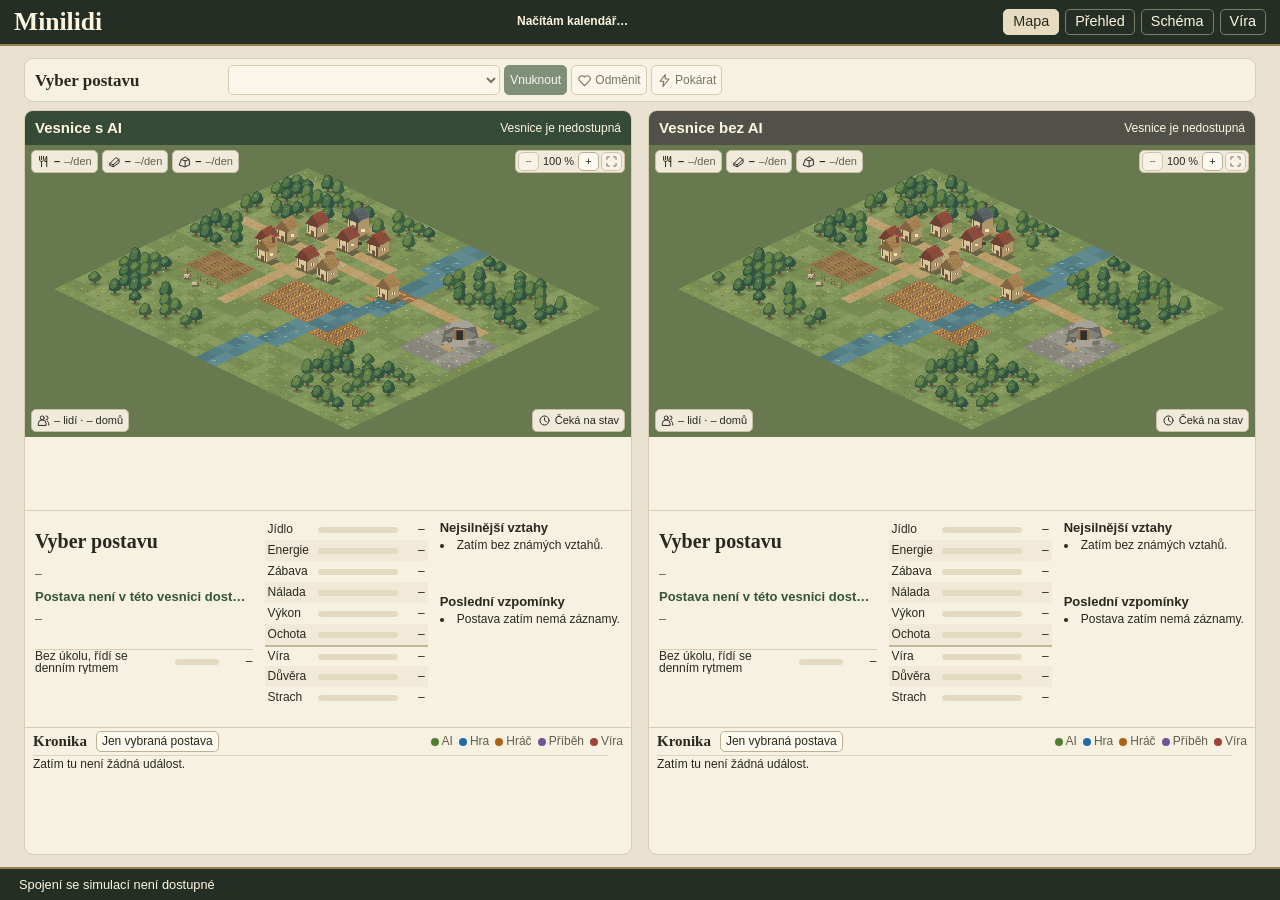
==== prototyp/public/index.html @ 52978150 "Výchozí snímek Minilidí pro společný vývoj" ====
<!doctype html>
<html lang="cs"><head><meta charset="utf-8"><meta name="viewport" content="width=device-width, initial-scale=1">
<title>Minilidi · Život v údolí</title>
<link rel="stylesheet" href="village.css?v=13"><link rel="stylesheet" href="village-panel.css?v=9"><script src="season-clock.js?v=14" defer></script><script src="map.js?v=17" defer></script><script src="village.js?v=21" defer></script></head>
<body class="comparison-page village-comparison">
<header class="mast">
  <h1>Minilidi</h1>
  <section class="season-clock" data-season-clock aria-label="Společný kalendář a počasí obou vesnic">
    <canvas width="172" height="172" aria-label="Roční ciferník"></canvas>
    <div><p class="season-date" data-date>Načítám kalendář…</p><p class="season-hour" data-hour></p>
    </div>
  </section>
  <nav class="game-nav" aria-label="Minilidi"><a href="./" aria-current="page">Mapa</a><a href="prehled.html">Přehled</a><a href="schema.html">Schéma</a><a href="vira.html">Víra</a></nav>
</header>
<main>

  <div class="comparison-grid">
    <section class="village-panel" data-village="ai"></section>
    <section class="village-panel" data-village="control"></section>
  </div>
</main>
<footer class="game-status" aria-label="Stav vesnic">
  <span data-simulation>Čekám na simulaci…</span>
  <span data-ai></span>
  <span data-weather-status></span>
  <span data-growth-status></span>
  <span data-next-task></span>
</footer>
</body></html>
---- prototyp/public/village.css ----
:root {
  color-scheme: light;
  --paper: #f7f1e2;
  --ink: #27291f;
  --muted: #625e4f;
  --line: #d6cbb3;
  --green: #355538;
  font: 16px/1.5 "Source Sans 3", "Segoe UI", sans-serif;
}
* { box-sizing: border-box; }
body { margin: 0; color: var(--ink); background: #eae2d0; }
.mast { background: #252e25; color: #fff6df; padding: 18px max(24px, calc((100% - 1320px)/2)); display: flex; justify-content: space-between; align-items: center; gap: 16px; border-bottom: 4px solid #9a8050; }
h1, h2 { margin: 0; font-family: "Crimson Text", Georgia, serif; font-weight: 650; }
h1 { font-size: clamp(2rem, 5vw, 3.3rem); line-height: 1.05; }
.mast p { margin: 4px 0 0; color: #ded1b4; }
.clock { display: grid; gap: 5px; justify-items: end; }
.clock strong { font-variant-numeric: tabular-nums; white-space: nowrap; }
.clock label { font-size: .86rem; display: flex; align-items: center; gap: 6px; }
main { width: min(1320px, calc(100% - 40px)); margin: 0 auto 36px; }
.connection { margin: 12px 0; font-size: .87rem; color: #49543d; }
.layout { display: grid; grid-template-columns: minmax(0, 1fr) minmax(285px, 330px); align-items: start; gap: 16px; }
.map-panel, .detail, .chronicle { background: var(--paper); border: 1px solid var(--line); border-radius: 9px; overflow: hidden; }
.map-bar { display: flex; align-items: center; justify-content: space-between; gap: 12px; padding: 10px 16px; }
.map-bar h2 { font-size: 1.25rem; }
.supplies { display: flex; flex-wrap: wrap; justify-content: flex-end; gap: 8px; font-size: .86rem; }
.supplies > div { background: #eae3cf; padding: 3px 8px; border-radius: 4px; }
.supplies small { display: block; color: var(--muted); white-space: nowrap; }
.map-tools { display: flex; justify-content: flex-end; align-items: center; gap: 6px; padding: 0 16px 8px; }
.map-tools output { min-width: 48px; text-align: center; font-size: .85rem; }
.map-tools button { min-width: 32px; padding: 2px 8px; }
.map-frame { background: #74895c; }
.map-frame canvas { touch-action: none; }
.map-frame canvas:focus-visible { outline: 2px solid #ffdda4; outline-offset: -3px; }
canvas { display: block; width: 100%; height: auto; image-rendering: pixelated; cursor: default; }
.people { display: flex; gap: 6px; flex-wrap: wrap; padding: 10px; }
button, select { font: inherit; color: var(--ink); background: #fffaf0; border: 1px solid #bfb197; border-radius: 5px; padding: 6px 9px; }
button { cursor: pointer; }
button:disabled, select:disabled { opacity: .62; cursor: default; }
button:focus-visible, select:focus-visible, summary:focus-visible { outline: 2px solid #6b773f; outline-offset: 2px; }
.people button { font-size: .88rem; display: inline-flex; align-items: center; gap: 6px; }
.people button[aria-pressed=true], .primary { background: var(--green); color: white; border-color: var(--green); }
.swatch { height: 11px; width: 11px; background: var(--person); border: 1px solid #322d26; }
.detail { padding: 14px 16px; }
.detail h2 { font-size: 1.54rem; line-height: 1.15; }
.muted { color: var(--muted); font-size: .87rem; margin: 0 0 7px; }
.activity { margin: 5px 0; color: var(--green); font-weight: 650; }
.meters { margin: 11px 0; display: grid; gap: 5px; }
.meter { display: grid; grid-template-columns: 98px 1fr 30px; align-items: center; gap: 6px; font-size: .84rem; }
progress { width: 100%; height: 11px; accent-color: #54744a; }
#meter-food { accent-color: #8c683b; }
#meter-energy { accent-color: #496c78; }
#meter-fun { accent-color: #805776; }
.meter span:last-child { text-align: right; font-variant-numeric: tabular-nums; }
details { border-top: 1px solid var(--line); padding: 6px 0; font-size: .87rem; }
summary { cursor: pointer; }
#bonds { margin: 5px 0; padding-left: 20px; }
form { border-top: 1px solid var(--line); padding-top: 8px; margin-top: 2px; }
form label { display: block; font-weight: 650; margin-bottom: 3px; }
.action-row, .judgments { display: flex; gap: 6px; }
.action-row select { flex: 1; min-width: 0; }
#task, #result { margin: 5px 0; font-size: .83rem; }
#result:empty, #task:empty { display: none; }
.chronicle { margin-top: 16px; }
.chronicle label { font-size: .88rem; }
#journal { margin: 0; padding: 0 16px 12px; list-style: none; max-height: 295px; overflow: auto; }
#journal li { border-top: 1px solid var(--line); padding: 7px 0; }
#journal p { margin: 2px 0 0; color: var(--muted); font-size: .88rem; }
.entry-time { color: var(--muted); font-size: .83rem; margin-right: 8px; white-space: nowrap; }
.source { font-size: .76rem; padding: 1px 5px; margin-left: 7px; background: #e9e0ca; border-radius: 3px; }
.source[data-source=AI] { background: #d9e6d1; color: #274a2d; }
@media (max-width: 810px) { .layout { grid-template-columns: 1fr; } }
@media (max-width: 450px) { main { width: calc(100% - 20px); } .mast { padding-inline: 12px; } }

.game-nav { display: flex; align-items: center; gap: 6px; }
.game-nav a { color: #fff6df; border: 1px solid #79816b; border-radius: 5px; text-decoration: none; padding: 5px 11px; white-space: nowrap; }
.game-nav a:hover, .game-nav a[aria-current=page] { background: #e7dcc1; border-color: #e7dcc1; color: #27291f; }
.mast-tools { display: flex; align-items: center; gap: 14px; flex-wrap: wrap; justify-content: flex-end; }
@media (max-width: 580px) { .mast-tools { gap: 6px; } }


body.comparison-page main { width: min(1660px,calc(100% - 28px)); margin-top: 14px; }
.comparison-grid { display:grid; grid-template-columns: repeat(2,minmax(0,1fr)); gap:12px; align-items:start; }
.comparison-note { margin:0 0 12px; color:var(--muted); font-size:.9rem; }
.comparison-pane { min-width:0; background:#eee6d4; border:1px solid var(--line); border-radius:9px; overflow:hidden; }
.comparison-pane h2 { font-size:1.1rem; background:#354a38; color:#fff6df; padding:7px 12px; }
.comparison-pane:last-child h2 { background:#51514a; }
.comparison-pane iframe { display:block; width:100%; height:760px; border:0; }
body.pane-page { background:#eee6d4; }
.pane-page main { width:calc(100% - 16px); margin:0 auto 8px; }
.pane-page .mast { min-height:47px; padding:6px 12px; border-bottom-width:2px; }
.pane-page .mast p { margin:0; font-size:.84rem; }
.pane-page .map-bar { padding:7px 10px; }
.pane-page .layout { grid-template-columns: minmax(0,1fr); gap:8px; }
.pane-page .chronicle { margin-top:8px; }
.pane-page .connection { margin:7px 0; }
.pane-page .detail { padding:9px 12px; }
.pane-page .supplies { gap:4px; font-size:.8rem; }
.pane-page .supplies > div { padding:2px 5px; }
.pane-page .growth { color:var(--muted); font-size:.83rem; margin:0 10px 5px; }
.pane-page .clock { display:flex; flex-wrap:wrap; align-items:center; gap:8px; justify-content:end; }
@media (max-width: 890px) { .comparison-grid { grid-template-columns: minmax(0,1fr); } }

#mode-label[hidden] { display:none; }

html:has(body.pane-page) { overflow:hidden; }


.season-clock { display:flex; align-items:center; gap:14px; background:var(--paper); border:1px solid var(--line); border-radius:9px; padding:8px 14px; margin-bottom:12px; }
.season-clock canvas { width:132px; height:132px; flex:none; image-rendering:auto; }
.season-clock p { margin:1px 0; }
.season-date { font-size:1.17rem; font-weight:700; }
.season-hour { color:#315867; font-variant-numeric:tabular-nums; font-size:1.26rem; font-weight:700; }
.season-weather { font-weight:600; }
.season-ground,.season-legend { color:var(--muted); font-size:.82rem; }
.season-legend { display:flex; gap:10px; flex-wrap:wrap; }
.season-legend span:first-child { color:#905424; }
.season-legend span:nth-child(2) { color:#315867; }
@media(max-width:480px) { .season-clock { gap:8px; padding:6px 8px; } .season-clock canvas { width:106px; height:106px; } }


.comparison-page > .mast { padding:5px max(14px,calc((100% - 1660px)/2)); min-height:46px; gap:8px; border-bottom-width:2px; }
.comparison-page > .mast h1 { font-size:clamp(1.3rem,2vw,1.7rem); }
.comparison-page .game-nav a { padding:2px 9px; font-size:.9rem; }
body.comparison-page main { margin:7px auto 0; padding-bottom:52px; }
.comparison-grid { grid-template-columns:minmax(0,1fr) 124px minmax(0,1fr); gap:7px; }
.comparison-pane > h2 { padding:3px 9px; font-size:1rem; }
.comparison-pane:last-child > h2 { background:#51514a; }
.season-clock { display:grid; align-content:start; justify-items:center; gap:2px; padding:6px 3px; margin:0; text-align:center; }
.season-clock canvas { width:108px; height:108px; }
.season-clock p { line-height:1.28; margin:3px 0; }
.season-date { font-size:.87rem; }
.season-hour { font-size:1.08rem; }
.season-weather { font-size:.79rem; }
.season-ground { font-size:.75rem; }
.pane-page main { width:100%; margin:0; }
.pane-page .map-bar { padding:4px 6px; }
.pane-page .growth { margin:0; font-size:.78rem; }
.pane-page .map-frame { position:relative; }
.pane-page .map-tools { position:absolute; top:4px; right:4px; z-index:1; gap:3px; padding:2px 3px; background:#f7f1e2e8; border-radius:5px; }
.pane-page .map-tools button { min-width:25px; padding:0 5px; font-size:.83rem; }
.pane-page .map-tools output { min-width:39px; font-size:.75rem; }
.pane-page .connection[hidden] { display:none; }
.pane-page .connection { padding:3px 8px; }
.game-status { position:fixed; z-index:5; left:0; right:0; bottom:0; display:flex; align-items:center; gap:0; min-height:33px; padding:3px max(10px,calc((100% - 1660px)/2)); background:#252e25; color:#fff6df; border-top:2px solid #9a8050; font-size:.8rem; overflow-x:auto; white-space:nowrap; }
.game-status span:not(:empty) { padding:0 9px; }
.game-status span:not(:empty) + span:not(:empty) { border-left:1px solid #77806b; }
@media(max-width:890px) { .comparison-grid { grid-template-columns:minmax(0,1fr); } .season-clock { grid-row:1; display:flex; justify-content:center; align-items:center; gap:9px; } .season-clock canvas { width:80px; height:80px; } }

@media(min-width:891px) {
  .comparison-grid { position:relative; grid-template-columns:repeat(2,minmax(0,1fr)); }
  .comparison-grid > .season-clock {
    position:absolute; z-index:3; top:6px; left:50%; transform:translateX(-50%);
    width:99px; padding:4px 3px; box-shadow:0 2px 7px #252e2529; pointer-events:none;
  }
  .comparison-grid > .season-clock canvas { width:88px; height:88px; }
  .comparison-grid > .comparison-pane:last-child > h2 { padding-left:52px; }
}
.season-clock .season-date { font-size:.75rem; }
.season-clock .season-hour { font-size:1rem; margin-bottom:1px; }
.pane-page[data-branch=ai] .map-panel > .map-bar { padding-right:49px; }
.pane-page[data-branch=control] .map-panel > .map-bar { padding-left:49px; }
.pane-page[data-branch=ai] .map-tools { left:4px; right:auto; }
.pane-page[data-branch=control] .overview .charts > section:first-child > :is(h2,p,ul) { padding-left:39px; }
---- prototyp/public/village-panel.css ----
.village-comparison, .standalone-village {
  font: 13px/1.35 "Source Sans 3","Segoe UI",sans-serif;
  font-variant-numeric: tabular-nums;
}
body.village-comparison main {
  display: grid;
  gap: 8px;
  width: 100%;
  margin: 0;
  padding: 12px 24px 46px;
}
.standalone-village main {
  display: grid;
  gap: 8px;
  width: min(1100px,calc(100% - 24px));
  margin: 12px auto;
}
.village-comparison .comparison-grid {
  grid-template-columns: repeat(2,minmax(0,1fr));
  gap: 16px;
  align-items: stretch;
  min-height: 0;
}
.village-comparison > .mast > .season-clock {
  display: flex;
  gap: 6px;
  padding: 0;
  border: 0;
  background: none;
  color: inherit;
  text-align: left;
}
.village-comparison > .mast .season-clock canvas { width: 34px; height: 34px; }
.village-comparison > .mast .season-hour, .village-comparison > .mast .season-date { color: inherit; font-size: 12px; }
.village-comparison > .mast .season-clock p { margin: 0; }

.village-toolbar,.village-panel {
  min-width: 0;
  min-height: 0;
  background: var(--paper);
  border: 1px solid var(--line);
  border-radius: 9px;
}
.village-toolbar {
  display: grid;
  grid-template-columns: minmax(130px,1fr) minmax(0,2.7fr) minmax(0,2.8fr);
  align-items: center;
  gap: 10px;
  height: 44px;
  padding: 0 10px;
}
.village-toolbar > strong { font: 650 17px/19px Georgia,serif; overflow-wrap: anywhere; }
.village-toolbar .person-controls {
  display: grid;
  grid-template-columns: minmax(0,1fr) repeat(3,auto);
  gap: 4px;
  min-width: 0;
  height: 30px;
  padding: 0;
  border: 0;
  margin: 0;
}
.person-controls :is(select,button) { min-width: 0; padding: 0 5px; font-size: 12px; white-space: nowrap; }
.person-controls select { text-overflow: ellipsis; }
.person-controls svg { vertical-align: middle; }
.person-result { height: 20px; line-height: 20px; margin: 0; color: #714620; font-size: 12px; }
.person-result:has(.branch-result) { display: grid; grid-template-columns: minmax(0,1fr) auto minmax(0,1fr); gap: 3px; }

.village-panel {
  --roster-height: 74px;
  display: grid;
  grid-template-columns: minmax(0,1fr);
  overflow: hidden;
  container-type: inline-size;
}
.village-panel:has(.village-avatar:nth-child(30)) { --roster-height: 109px; }
.village-panel :is(h3,h4,p) { margin: 0; }
:is(.village-panel,.village-toolbar) :is(button,select,[tabindex]):focus-visible {
  outline: 2px solid #334e2f;
  outline-offset: -2px;
}
.village-heading {
  display: grid;
  grid-template-columns: auto minmax(0,1fr);
  align-items: center;
  gap: 8px;
  height: 34px;
  padding: 0 10px;
  color: #fff6df;
  background: #354a38;
}
.village-heading h2 { font: 700 15px/1.2 "Source Sans 3","Segoe UI",sans-serif; }
[data-village=control] .village-heading { background: #51514a; }
.village-heading span { text-align: right; font-size: 12px; }
:is(.village-heading span,.person-profile [data-field=family],.person-activity,.person-task [data-field=task],.person-notes li,.person-result,.branch-result,.village-journal li p) {
  min-width: 0;
  overflow: hidden;
  text-overflow: ellipsis;
  white-space: nowrap;
}

.village-map {
  --ground: #68794f;
  position: relative;
  display: flex;
  justify-content: center;
  align-items: center;
  background: var(--ground);
}
.village-map[data-ground=snow] { --ground: #9aa9a0; }
.village-map[data-night=true] { background: color-mix(in srgb,var(--ground) 75%,#192740); }
.village-map canvas { width: 100%; height: auto; }
.village-map canvas:focus-visible { outline-color: #ffdda4; }
.village-map .map-corner {
  position: absolute;
  z-index: 1;
  inset-inline: 6px;
  display: flex;
  align-items: center;
  justify-content: space-between;
  gap: 4px;
  pointer-events: none;
}
.village-map .map-top { top: 5px; }
.village-map .map-bottom { bottom: 5px; }
.village-map .supplies { display: flex; flex-wrap: nowrap; gap: 4px; }
.village-map :is(.map-chip,.map-tools) {
  display: inline-flex;
  align-items: center;
  gap: 4px;
  min-width: max-content;
  min-height: 23px;
  padding: 0 5px;
  border: 1px solid #c9bea6;
  border-radius: 5px;
  background: #f7f1e2f2;
  white-space: nowrap;
  font-size: 11px;
  pointer-events: auto;
}
.village-map .map-chip small { color: var(--muted); font-size: 11px; }
.village-map .map-tools { gap: 2px; padding: 0 2px; }
.village-map .map-tools button {
  display: grid;
  place-items: center;
  width: 21px;
  min-width: 0;
  height: 19px;
  padding: 0;
  line-height: 1;
  border-color: #b9ad93;
}
.village-map .map-tools output { min-width: 35px; text-align: center; font-size: 11px; }
.village-map svg { flex: none; width: 13px; height: 13px; }
@container (max-width: 560px) { .village-map .map-chip small { display: none; } }
@container (max-width: 345px) {
  .village-map .map-bottom svg { display: none; }
  .village-map .map-chip { padding-inline: 3px; gap: 2px; }
}

.village-roster {
  display: grid;
  grid-template-columns: repeat(auto-fill,minmax(min(165px,100%),1fr));
  grid-auto-rows: 32px;
  align-content: start;
  gap: 3px;
  height: var(--roster-height);
  padding: 3px 7px;
  overflow: auto;
  scrollbar-width: thin;
  border-bottom: 1px solid var(--line);
}
.village-avatar {
  position: relative;
  min-width: 0;
  display: grid;
  grid-template-columns: 12px minmax(0,1fr) 12px 8px;
  align-items: center;
  gap: 3px;
  padding: 0 3px;
  border-color: #c9bea6;
  font-size: 12px;
  line-height: 13px;
  text-align: left;
}
.avatar-caption { display: grid; min-width: 0; gap: 1px; }
.avatar-name { overflow-wrap: anywhere; }
.avatar-current {
  min-width: 0;
  overflow: hidden;
  color: var(--muted);
  text-overflow: ellipsis;
  white-space: nowrap;
  font-weight: 400;
}
.avatar-swatch { width: 12px; height: 12px; border-radius: 2px; background: var(--avatar,#355538); }
.avatar-activity { display: grid; place-items: center; color: #625e4f; }
.avatar-activity svg { width: 12px; height: 12px; }
.village-avatar::after { content: ""; width: 7px; height: 7px; border-radius: 50%; background: var(--metric,#41712c); }
.village-avatar[aria-pressed=true] { background: #e2ead7; border-color: #627c58; box-shadow: inset 0 0 0 1px #627c58; font-weight: 700; }
.village-panel :is([data-mood=low],[data-color=low]) { --metric: #a83e35; }
.village-panel :is([data-mood=mid],[data-color=mid]) { --metric: #a05e13; }
.village-panel :is([data-mood=good],[data-color=good]) { --metric: #507f2d; }
.village-panel [data-color=faith] { --metric: #675285; }
.village-panel [data-color=trust] { --metric: #346d57; }
.village-panel [data-color=fear] { --metric: #a44d39; }

.person-card {
  display: grid;
  grid-template-columns: minmax(0,1.2fr) minmax(0,.9fr) minmax(0,1fr);
  gap: 12px;
  min-height: 0;
  padding: 8px 10px;
}
.person-profile,.person-notes,.person-notes section { min-width: 0; }
.person-profile {
  display: grid;
  grid-template-columns: minmax(0,1fr);
  grid-template-rows: 44px 18px 20px 36px 24px;
  align-content: start;
  gap: 3px;
}
.person-profile h3 { align-self: center; font: 600 20px/22px Georgia,serif; overflow-wrap: anywhere; }
.person-profile [data-field=family] { color: var(--muted); font-size: 12px; }
.person-activity { color: var(--green); font-weight: 650; line-height: 20px; }
.person-trait {
  color: var(--muted);
  line-height: 18px;
  overflow: hidden;
  overflow-wrap: anywhere;
  display: -webkit-box;
  -webkit-box-orient: vertical;
  -webkit-line-clamp: 2;
  line-clamp: 2;
}
.person-task {
  display: grid;
  grid-template-columns: minmax(0,1fr) minmax(18px,20%) 4.5ch;
  gap: 4px;
  align-items: center;
  border-top: 1px solid var(--line);
  font-size: 12px;
}
.person-task [data-field=task] {
  display: -webkit-box;
  -webkit-box-orient: vertical;
  -webkit-line-clamp: 2;
  line-clamp: 2;
  white-space: normal;
  line-height: 12px;
}
.person-task > span:last-child { text-align: right; white-space: nowrap; }
.person-stats { min-width: 0; font-size: 12px; }
.person-stats > div {
  display: grid;
  grid-template-columns: 7ch minmax(0,1fr) 3.4ch;
  gap: 4px;
  align-items: center;
  height: 21px;
  padding: 0 3px;
}
.person-stats > div:nth-child(even) { background: #f1ead9; }
.person-stats .belief-start { border-top: 2px solid #c5b79a; }
.person-stats span:last-child { text-align: right; }
.person-card progress {
  appearance: none;
  display: block;
  width: 100%;
  height: 6px;
  border: 0;
  border-radius: 9px;
  overflow: hidden;
  background: #e4dac1;
  accent-color: var(--metric,#355538);
}
.person-card progress::-webkit-progress-bar { background: #e4dac1; }
.person-card progress::-webkit-progress-value { background: var(--metric,#355538); }
.person-card progress::-moz-progress-bar { background: var(--metric,#355538); }
.person-notes { display: grid; align-content: start; grid-template-columns: minmax(0,1fr); gap: 5px; }
.person-notes h4 { font-size: 13px; line-height: 18px; }
.person-notes ul { margin: 0; padding: 0; min-height: 51px; }
.person-notes li { line-height: 17px; font-size: 12px; list-style-position: inside; }

.village-journal {
  display: grid;
  grid-template-rows: auto minmax(0,1fr);
  min-height: 123px;
  min-width: 0;
  border-top: 1px solid var(--line);
}
.journal-heading,.journal-legend { display: flex; align-items: center; gap: 6px; }
.journal-heading { min-height: 27px; padding: 2px 8px; flex-wrap: wrap; }
.journal-heading h3 { font: 650 15px/19px Georgia,serif; margin-right: 3px; }
.journal-heading button { padding: 1px 5px; line-height: 17px; font-size: 12px; white-space: nowrap; }
.journal-heading [aria-pressed=true] { background: #e2ead7; border-color: #819479; color: #28412a; }
.journal-legend { margin-inline-start: auto; color: var(--muted); font-size: 12px; }
.journal-legend span { display: flex; align-items: center; gap: 3px; white-space: nowrap; }
.village-journal i[data-source] { width: 8px; height: 8px; display: block; border-radius: 50%; background: var(--source,#69645b); }
.village-journal i[data-source="AI"] { --source:#547b30; }
.village-journal i[data-source="Hra"] { --source:#236da6; }
.village-journal i[data-source="Hráč"] { --source:#a86513; }
.village-journal i[data-source="Příběh"] { --source:#745297; }
.village-journal i[data-source="Víra"] { --source:#9b463d; }
.village-journal ol { overflow: auto; overflow-anchor: none; scrollbar-gutter: stable; padding: 0 8px; margin: 0; list-style: none; }
.village-journal li {
  height: 19px;
  display: grid;
  grid-template-columns: 5ch 8px minmax(0,1fr);
  gap: 5px;
  align-items: center;
  border-top: 1px solid #ded3bb;
  font-size: 12px;
}
.village-journal time { color: var(--muted); }
.village-journal li.journal-empty { display: block; }
.village-journal .journal-new { animation: journal-highlight 1.5s ease-out; }
@keyframes journal-highlight { from { background: #e4edd6; } to { background: transparent; } }
@media (prefers-reduced-motion: reduce) {
  .village-journal .journal-new { animation: none; background: #e4edd6; }
}

@media (min-width: 1280px) and (min-height: 720px) {
  body.village-comparison { display: grid; grid-template-rows: 46px minmax(0,1fr) 33px; height: 100dvh; }
  body.village-comparison main { grid-template-rows: 44px minmax(0,1fr); min-height: 0; padding-bottom: 12px; }
  .village-comparison .village-panel {
    --map-height: calc(min(42dvh,100dvh - 600px) - (var(--roster-height) - 66px));
    grid-template-rows: 34px var(--map-height) var(--roster-height) 216px minmax(123px,1fr);
  }
  .village-comparison .village-map canvas { width: min(100%,calc(var(--map-height) * 1294 / 663)); }
  .village-comparison .game-status { position: static; min-width: 0; }
}
@media (max-width: 1279px), (max-height: 719px) {
  .village-journal { height: 160px; }
}
@container (max-width: 535px) {
  .person-card { grid-template-columns: repeat(2,minmax(0,1fr)); }
  .person-notes { grid-column: 1 / -1; grid-template-columns: repeat(2,minmax(0,1fr)); gap: 8px; }
}
@media (max-width: 899px) {
  body.village-comparison main { padding-inline: 12px; }
  .village-comparison .comparison-grid { grid-template-columns: minmax(0,1fr); }
  .village-comparison > .mast { flex-wrap: wrap; }
  .village-toolbar { grid-template-columns: minmax(0,1fr); grid-template-rows: 30px 30px 20px; height: 92px; gap: 3px; }
  .village-journal { height: 180px; }
}
@container (max-width: 350px) {
  .person-card,.person-notes { grid-template-columns: minmax(0,1fr); }
  .journal-legend { margin-inline-start: 0; }
}
.standalone-village .village-journal { height: 180px; }
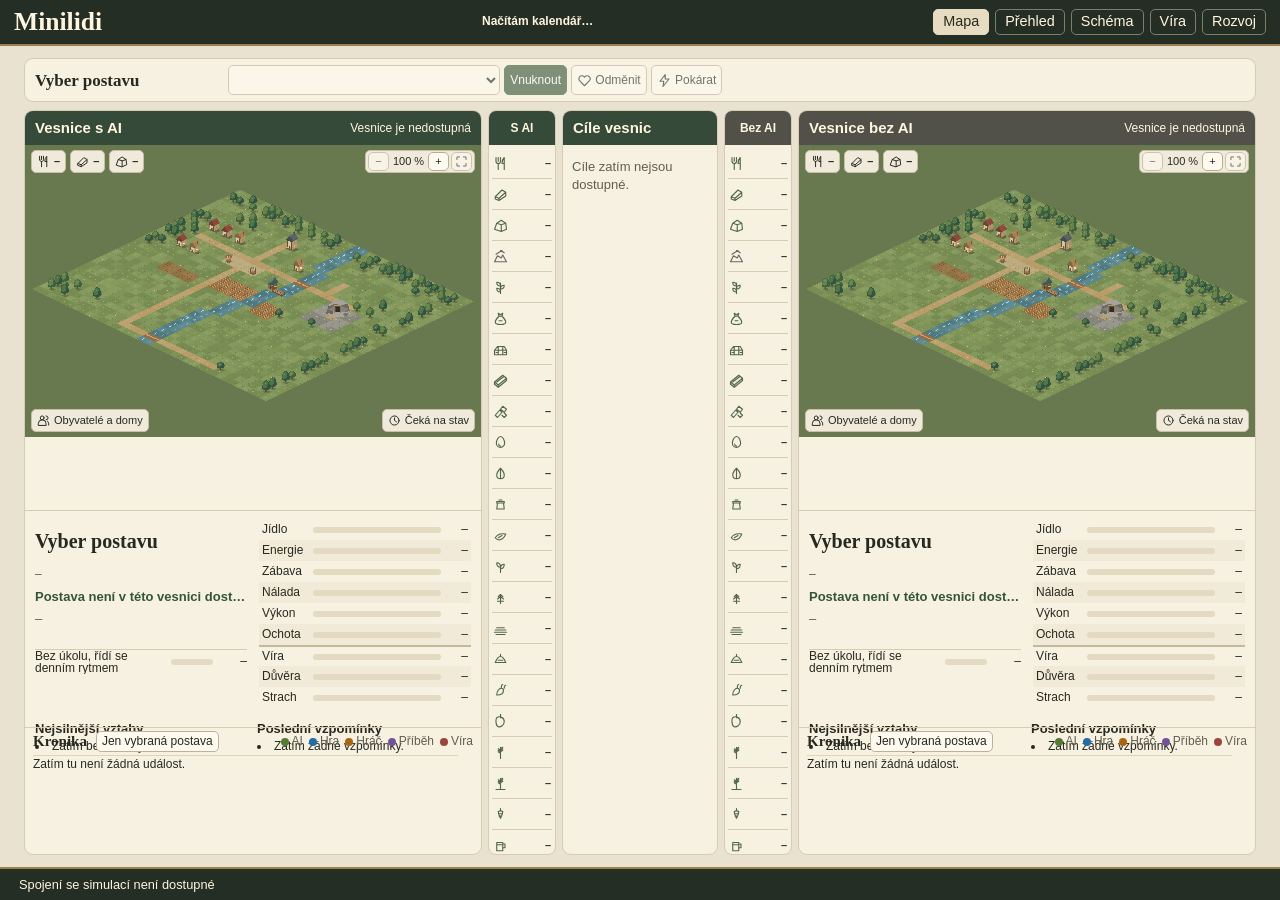
==== commit 10eb4e78: "Minilidi: faze A az F (ekonomika, bydleni, remesla), vymenitelna grafika, testy" ====
--- a/prototyp/public/index.html
+++ b/prototyp/public/index.html
@@ -1,7 +1,7 @@
 <!doctype html>
 <html lang="cs"><head><meta charset="utf-8"><meta name="viewport" content="width=device-width, initial-scale=1">
 <title>Minilidi · Život v údolí</title>
-<link rel="stylesheet" href="village.css?v=13"><link rel="stylesheet" href="village-panel.css?v=9"><script src="season-clock.js?v=14" defer></script><script src="map.js?v=17" defer></script><script src="village.js?v=21" defer></script></head>
+<link rel="stylesheet" href="village.css?v=13"><link rel="stylesheet" href="village-panel.css?v=17"><script src="season-clock.js?v=14" defer></script><script src="map.js?v=33" defer></script><script src="village-goals.js?v=2" defer></script><script src="village.js?v=37" defer></script></head>
 <body class="comparison-page village-comparison">
 <header class="mast">
   <h1>Minilidi</h1>
@@ -10,12 +10,26 @@
     <div><p class="season-date" data-date>Načítám kalendář…</p><p class="season-hour" data-hour></p>
     </div>
   </section>
-  <nav class="game-nav" aria-label="Minilidi"><a href="./" aria-current="page">Mapa</a><a href="prehled.html">Přehled</a><a href="schema.html">Schéma</a><a href="vira.html">Víra</a></nav>
+  <nav class="game-nav" aria-label="Minilidi"><a href="./" aria-current="page">Mapa</a><a href="prehled.html">Přehled</a><a href="schema.html">Schéma</a><a href="vira.html">Víra</a><a href="rozvoj.html">Rozvoj</a></nav>
 </header>
 <main>
 
   <div class="comparison-grid">
     <section class="village-panel" data-village="ai"></section>
+    <section class="village-stocks" data-village-stocks="ai" aria-label="Zásoby vesnice s AI">
+      <h2>S AI</h2>
+      <dl></dl>
+    </section>
+    <aside class="village-goals" aria-labelledby="village-goals-title">
+      <h2 id="village-goals-title">Cíle vesnic</h2>
+      <div class="village-goals-list" tabindex="0" aria-label="Seznam cílů obou vesnic" data-village-goals>
+        <p class="village-goal-empty">Načítám cíle…</p>
+      </div>
+    </aside>
+    <section class="village-stocks" data-village-stocks="control" aria-label="Zásoby vesnice bez AI">
+      <h2>Bez AI</h2>
+      <dl></dl>
+    </section>
     <section class="village-panel" data-village="control"></section>
   </div>
 </main>
--- a/prototyp/public/village-panel.css
+++ b/prototyp/public/village-panel.css
@@ -16,11 +16,57 @@
   margin: 12px auto;
 }
 .village-comparison .comparison-grid {
-  grid-template-columns: repeat(2,minmax(0,1fr));
-  gap: 16px;
+  grid-template-columns: minmax(0,1fr) 68px clamp(156px,12vw,206px) 68px minmax(0,1fr);
+  grid-template-areas: "ai stock-ai goals stock-control control";
+  gap: 6px;
   align-items: stretch;
   min-height: 0;
 }
+.village-comparison .comparison-grid > [data-village=ai] { grid-area: ai; }
+.village-comparison .comparison-grid > [data-village=control] { grid-area: control; }
+[data-village-stocks=ai] { grid-area: stock-ai; }
+[data-village-stocks=control] { grid-area: stock-control; }
+.village-stocks { align-self: start; display: grid; grid-template-rows: auto minmax(0,1fr); min-width: 0; min-height: 0; max-height: 100%; border: 1px solid var(--line); border-radius: 8px; overflow: hidden; background: var(--paper); }
+.village-stocks h2 { margin: 0; padding: 7px 2px; background: #354a38; color: #fff6df; text-align: center; font: 700 12px/20px "Segoe UI",sans-serif; }
+[data-village-stocks=control] h2 { background: #51514a; }
+.village-stocks dl { position: relative; display: grid; align-content: start; min-height: 0; margin: 0; padding: 3px; overflow-y: auto; scrollbar-width: thin; }
+.village-stock { display: flex; align-items: center; justify-content: space-between; gap: 2px; min-width: 0; min-height: 31px; padding: 3px 1px; border-bottom: 1px solid var(--line); color: #536748; }
+.village-stock:last-child { border-bottom: 0; }
+.village-stock[data-resource=quarryStone] { color: #6b6559; }
+.village-stock svg { flex: none; }
+.village-stock dt { position: absolute; width: 1px; height: 1px; overflow: hidden; clip-path: inset(50%); white-space: nowrap; }
+.village-stock dd { margin: 0; color: #2f3829; text-align: right; font-weight: 650; font-size: 11px; overflow-wrap: anywhere; }
+.village-goals {
+  grid-area: goals;
+  display: grid;
+  grid-template-rows: auto minmax(0,1fr);
+  min-width: 0;
+  min-height: 0;
+  overflow: hidden;
+  border: 1px solid var(--line);
+  border-radius: 9px;
+  background: var(--paper);
+}
+.village-goals h2 {
+  margin: 0;
+  padding: 7px 10px;
+  background: #354a38;
+  color: #fff6df;
+  font: 700 15px/20px "Source Sans 3","Segoe UI",sans-serif;
+}
+.village-goals-list { overflow: auto; scrollbar-gutter: stable; padding: 0 9px; }
+.village-goals-list:focus-visible { outline: 2px solid #334e2f; outline-offset: -2px; }
+.village-goal { padding: 8px 1px; border-bottom: 1px solid var(--line); }
+.village-goal:last-child { border-bottom: 0; }
+.village-goal h3 { margin: 0 0 3px; font-size: 13px; line-height: 1.2; }
+.village-goal p { margin: 3px 0; font-size: 12px; }
+.village-goal-desc,.village-goal-empty { color: var(--muted); }
+.village-goal-requirement { font-weight: 600; }
+.village-goal-progress { display: grid; grid-template-columns: 1fr 1fr; gap: 4px; margin-top: 5px; font-size: 11px; }
+.village-goal-progress span { display: grid; gap: 2px; min-width: 0; }
+.village-goal-progress progress { width: 100%; height: 7px; accent-color: #52774e; }
+.village-goal-progress span+span progress { accent-color: #746a56; }
+.village-goal-plan { color: #705028; font-weight: 600; }
 .village-comparison > .mast > .season-clock {
   display: flex;
   gap: 6px;
@@ -123,6 +169,11 @@
 }
 .village-map .map-top { top: 5px; }
 .village-map .map-bottom { bottom: 5px; }
+.map-updates:not([hidden]) { position: absolute; z-index: 1; inset-inline: 6px; bottom: 32px; display: flex; flex-wrap: wrap; gap: 4px 12px; padding: 4px 8px; width: fit-content; max-width: calc(100% - 12px); background: #f7f1e2f2; border: 1px solid var(--line); border-radius: 5px; pointer-events: none; }
+.map-update:not([hidden]) { display: flex; flex-wrap: wrap; align-items: center; gap: 3px 7px; font-size: 12px; }
+.map-update[data-field=crisis-status] { color: #8a3929; }
+.map-update progress { width: 64px; height: 9px; accent-color: #55734b; }
+.map-update[data-field=crisis-status] progress { accent-color: #a94734; }
 .village-map .supplies { display: flex; flex-wrap: nowrap; gap: 4px; }
 .village-map :is(.map-chip,.map-tools) {
   display: inline-flex;
@@ -154,6 +205,7 @@
 .village-map svg { flex: none; width: 13px; height: 13px; }
 @container (max-width: 560px) { .village-map .map-chip small { display: none; } }
 @container (max-width: 345px) {
+  .village-map .map-top { flex-wrap: wrap; }
   .village-map .map-bottom svg { display: none; }
   .village-map .map-chip { padding-inline: 3px; gap: 2px; }
 }
@@ -326,11 +378,13 @@
     --map-height: calc(min(42dvh,100dvh - 600px) - (var(--roster-height) - 66px));
     grid-template-rows: 34px var(--map-height) var(--roster-height) 216px minmax(123px,1fr);
   }
-  .village-comparison .village-map canvas { width: min(100%,calc(var(--map-height) * 1294 / 663)); }
+  .village-comparison .village-map canvas { width: min(100%,calc(var(--map-height) * 1614 / 821)); }
   .village-comparison .game-status { position: static; min-width: 0; }
 }
 @media (max-width: 1279px), (max-height: 719px) {
   .village-journal { height: 160px; }
+  .village-goals-list { max-height: 68vh; }
+  .village-stocks { max-height: 68vh; }
 }
 @container (max-width: 535px) {
   .person-card { grid-template-columns: repeat(2,minmax(0,1fr)); }
@@ -338,7 +392,13 @@
 }
 @media (max-width: 899px) {
   body.village-comparison main { padding-inline: 12px; }
-  .village-comparison .comparison-grid { grid-template-columns: minmax(0,1fr); }
+  .village-comparison .comparison-grid {
+    grid-template-columns: minmax(0,1fr);
+    grid-template-areas: "goals" "stock-ai" "ai" "stock-control" "control";
+  }
+  .village-stocks dl { grid-template-columns: repeat(auto-fit,minmax(57px,1fr)); gap: 2px 7px; padding-inline: 7px; }
+  .village-stock { justify-content: center; gap: 4px; border-bottom: 0; }
+  .village-goals-list { max-height: 270px; }
   .village-comparison > .mast { flex-wrap: wrap; }
   .village-toolbar { grid-template-columns: minmax(0,1fr); grid-template-rows: 30px 30px 20px; height: 92px; gap: 3px; }
   .village-journal { height: 180px; }
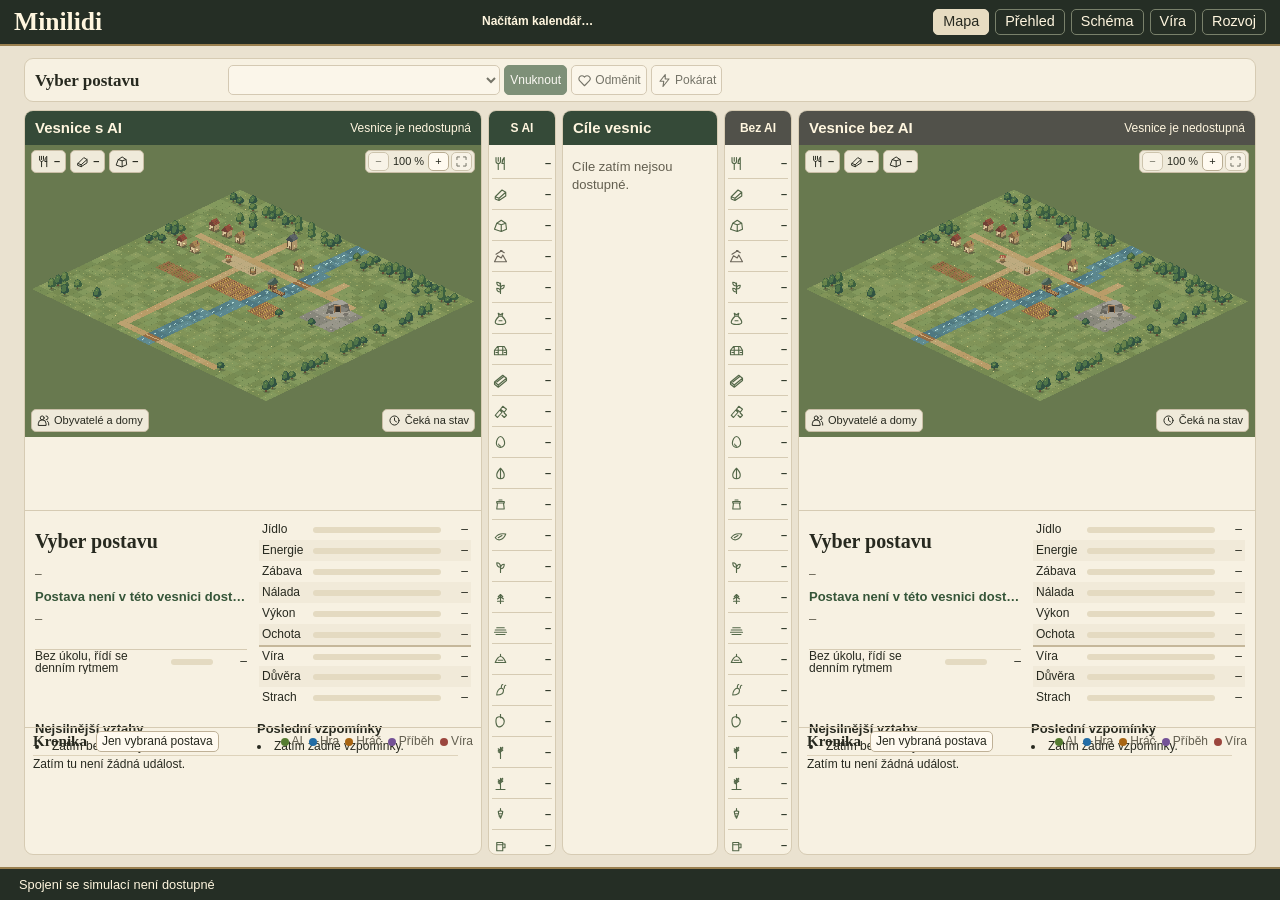
==== commit 873d4149: "Minilidi: faze G (vcelin, cihelna, lazen), klikaci budovy s okenkem, testy" ====
--- a/prototyp/public/index.html
+++ b/prototyp/public/index.html
@@ -1,7 +1,7 @@
 <!doctype html>
 <html lang="cs"><head><meta charset="utf-8"><meta name="viewport" content="width=device-width, initial-scale=1">
 <title>Minilidi · Život v údolí</title>
-<link rel="stylesheet" href="village.css?v=13"><link rel="stylesheet" href="village-panel.css?v=17"><script src="season-clock.js?v=14" defer></script><script src="map.js?v=33" defer></script><script src="village-goals.js?v=2" defer></script><script src="village.js?v=37" defer></script></head>
+<link rel="stylesheet" href="village.css?v=13"><link rel="stylesheet" href="village-panel.css?v=18"><script src="season-clock.js?v=14" defer></script><script src="map.js?v=34" defer></script><script src="village-goals.js?v=2" defer></script><script src="village.js?v=38" defer></script></head>
 <body class="comparison-page village-comparison">
 <header class="mast">
   <h1>Minilidi</h1>
--- a/prototyp/public/village-panel.css
+++ b/prototyp/public/village-panel.css
@@ -167,6 +167,15 @@
   gap: 4px;
   pointer-events: none;
 }
+.village-map .building-popup { position: absolute; z-index: 3; width: min(310px,calc(100% - 12px)); max-height: calc(100% - 12px); overflow-y: auto; padding: 8px 10px 9px; background: #fbf6e8f7; border: 1px solid var(--line); border-radius: 6px; box-shadow: 0 3px 10px #0004; color: var(--ink,#2b2418); font-size: 12px; line-height: 1.35; }
+.building-popup header { display: flex; align-items: center; justify-content: space-between; gap: 8px; }
+.building-popup h4 { margin: 0; font-size: 14px; }
+.building-popup h5 { margin: 6px 0 2px; font-size: 11px; text-transform: uppercase; letter-spacing: .04em; color: var(--muted); }
+.building-popup p { margin: 3px 0 0; }
+.building-popup ul { margin: 0; padding-left: 16px; }
+.building-popup .building-close { flex: none; width: 22px; height: 22px; padding: 0; line-height: 1; font-size: 16px; border: 1px solid var(--line); border-radius: 4px; background: transparent; cursor: pointer; }
+.building-popup .building-cost { margin-top: 6px; padding-top: 5px; border-top: 1px solid var(--line); color: var(--muted); }
+.building-popup[data-state=planned] h4::after { content: ' · nestojí'; font-weight: 400; color: var(--muted); font-size: 11px; }
 .village-map .map-top { top: 5px; }
 .village-map .map-bottom { bottom: 5px; }
 .map-updates:not([hidden]) { position: absolute; z-index: 1; inset-inline: 6px; bottom: 32px; display: flex; flex-wrap: wrap; gap: 4px 12px; padding: 4px 8px; width: fit-content; max-width: calc(100% - 12px); background: #f7f1e2f2; border: 1px solid var(--line); border-radius: 5px; pointer-events: none; }
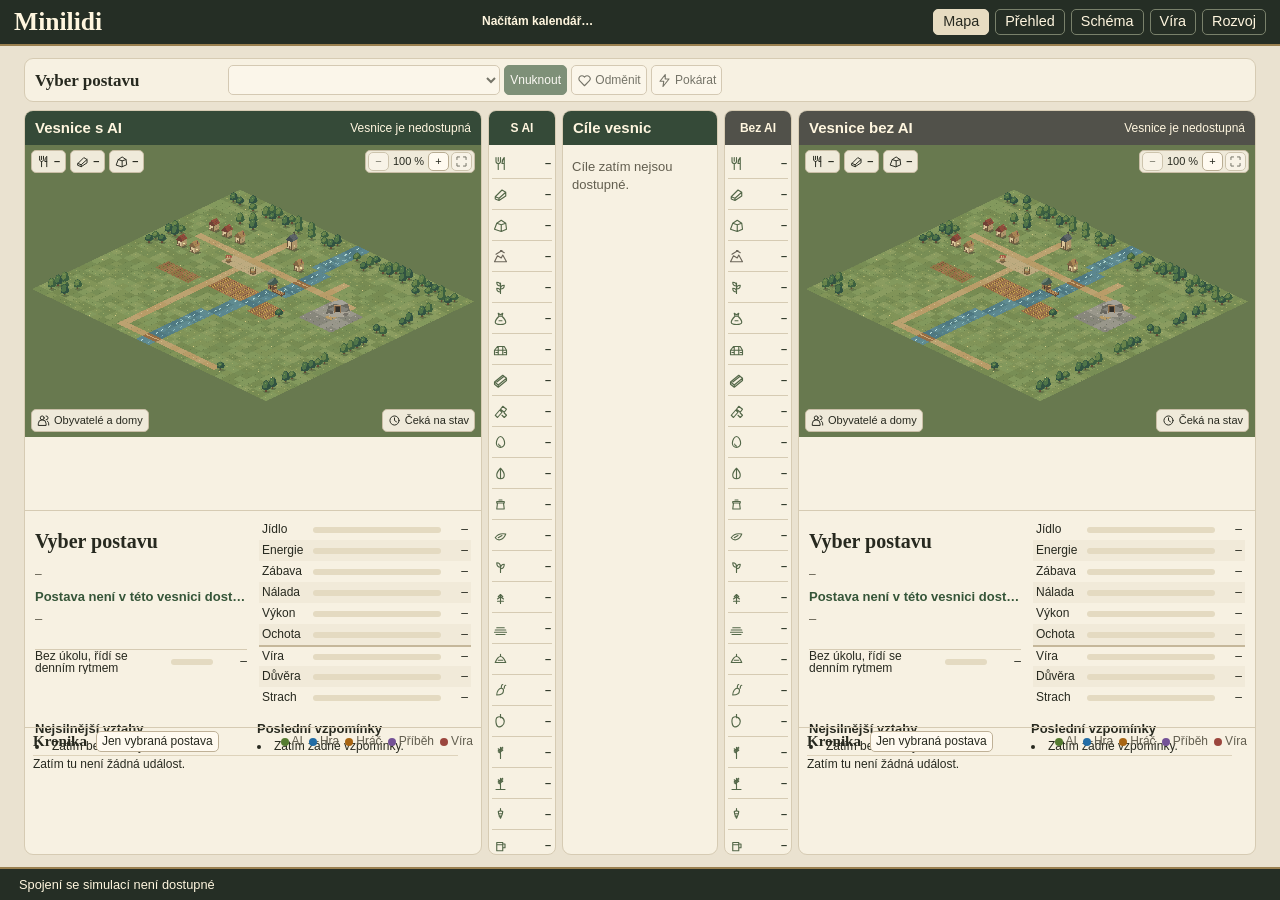
==== commit 9258947a: "Minilidi: faze H (rust vesnice: pristehovalci, svatby, parcely, hodnost), testy" ====
--- a/prototyp/public/index.html
+++ b/prototyp/public/index.html
@@ -1,7 +1,7 @@
 <!doctype html>
 <html lang="cs"><head><meta charset="utf-8"><meta name="viewport" content="width=device-width, initial-scale=1">
 <title>Minilidi · Život v údolí</title>
-<link rel="stylesheet" href="village.css?v=13"><link rel="stylesheet" href="village-panel.css?v=18"><script src="season-clock.js?v=14" defer></script><script src="map.js?v=34" defer></script><script src="village-goals.js?v=2" defer></script><script src="village.js?v=38" defer></script></head>
+<link rel="stylesheet" href="village.css?v=13"><link rel="stylesheet" href="village-panel.css?v=18"><script src="season-clock.js?v=14" defer></script><script src="map.js?v=35" defer></script><script src="village-goals.js?v=2" defer></script><script src="village.js?v=39" defer></script></head>
 <body class="comparison-page village-comparison">
 <header class="mast">
   <h1>Minilidi</h1>
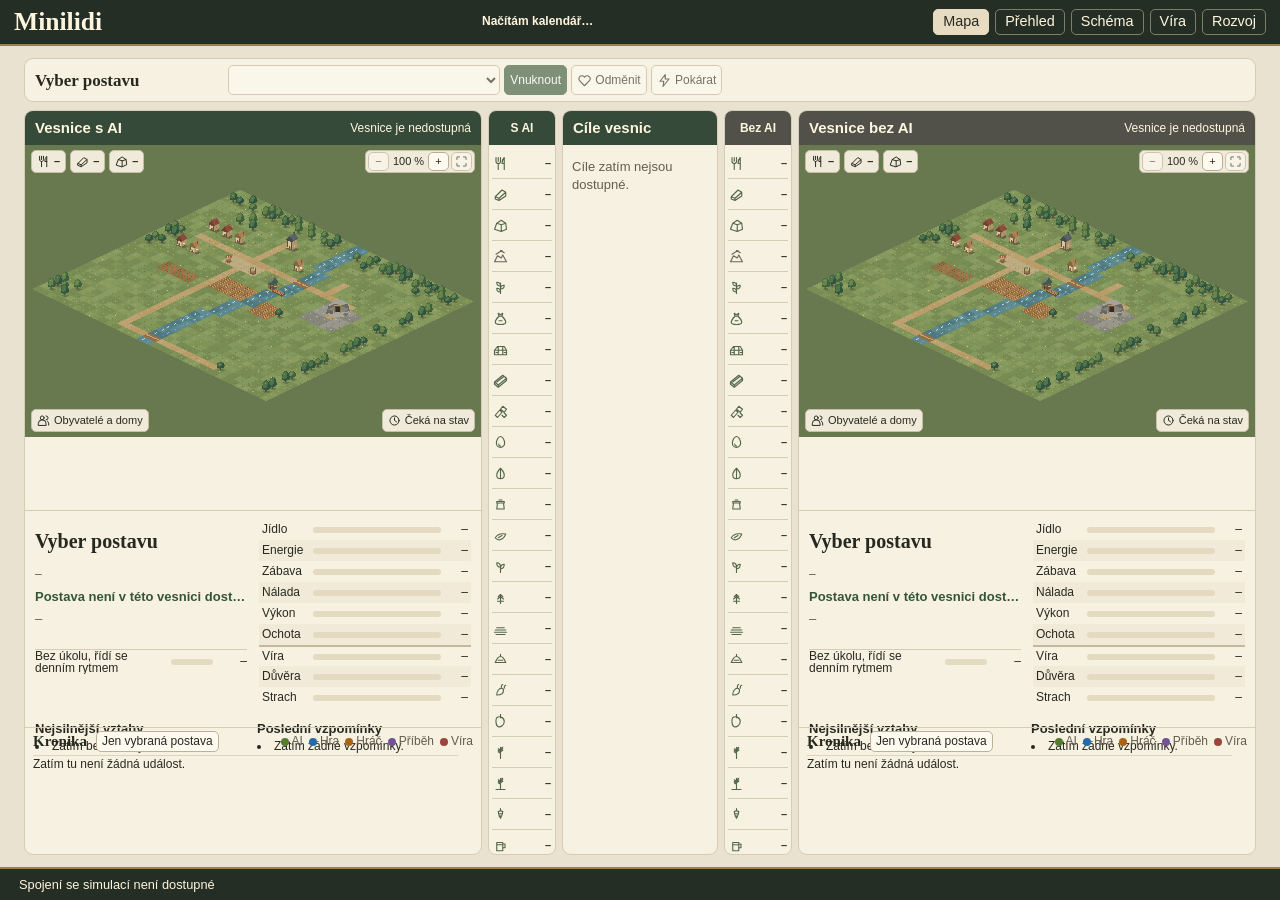
==== commit 9011bc1e: "Faze I: chov, maso a vlna (prasata a zabijacka, ovcin a vlna)" ====
--- a/prototyp/public/index.html
+++ b/prototyp/public/index.html
@@ -1,7 +1,7 @@
 <!doctype html>
 <html lang="cs"><head><meta charset="utf-8"><meta name="viewport" content="width=device-width, initial-scale=1">
 <title>Minilidi · Život v údolí</title>
-<link rel="stylesheet" href="village.css?v=13"><link rel="stylesheet" href="village-panel.css?v=18"><script src="season-clock.js?v=14" defer></script><script src="map.js?v=35" defer></script><script src="village-goals.js?v=2" defer></script><script src="village.js?v=39" defer></script></head>
+<link rel="stylesheet" href="village.css?v=13"><link rel="stylesheet" href="village-panel.css?v=18"><script src="season-clock.js?v=14" defer></script><script src="map.js?v=36" defer></script><script src="village-goals.js?v=2" defer></script><script src="village.js?v=39" defer></script></head>
 <body class="comparison-page village-comparison">
 <header class="mast">
   <h1>Minilidi</h1>
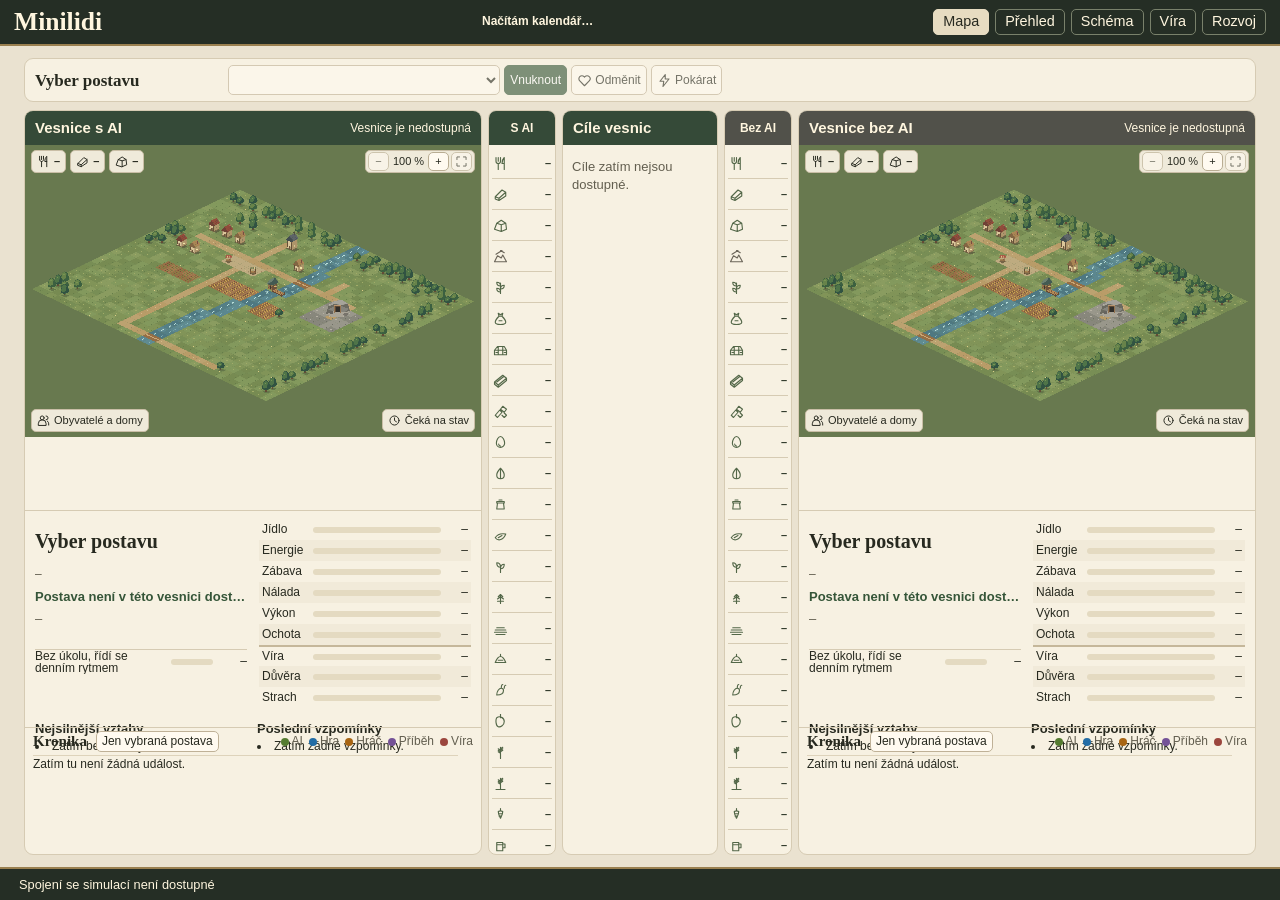
==== commit b7e5a5f5: "Faze K: starosta a volby (povaha, schuze, volby, zasada, souhlas, odvolani, bezvladi)" ====
--- a/prototyp/public/index.html
+++ b/prototyp/public/index.html
@@ -1,7 +1,7 @@
 <!doctype html>
 <html lang="cs"><head><meta charset="utf-8"><meta name="viewport" content="width=device-width, initial-scale=1">
 <title>Minilidi · Život v údolí</title>
-<link rel="stylesheet" href="village.css?v=13"><link rel="stylesheet" href="village-panel.css?v=18"><script src="season-clock.js?v=14" defer></script><script src="map.js?v=36" defer></script><script src="village-goals.js?v=2" defer></script><script src="village.js?v=39" defer></script></head>
+<link rel="stylesheet" href="village.css?v=13"><link rel="stylesheet" href="village-panel.css?v=18"><script src="season-clock.js?v=14" defer></script><script src="map.js?v=37" defer></script><script src="village-goals.js?v=2" defer></script><script src="village.js?v=40" defer></script></head>
 <body class="comparison-page village-comparison">
 <header class="mast">
   <h1>Minilidi</h1>
